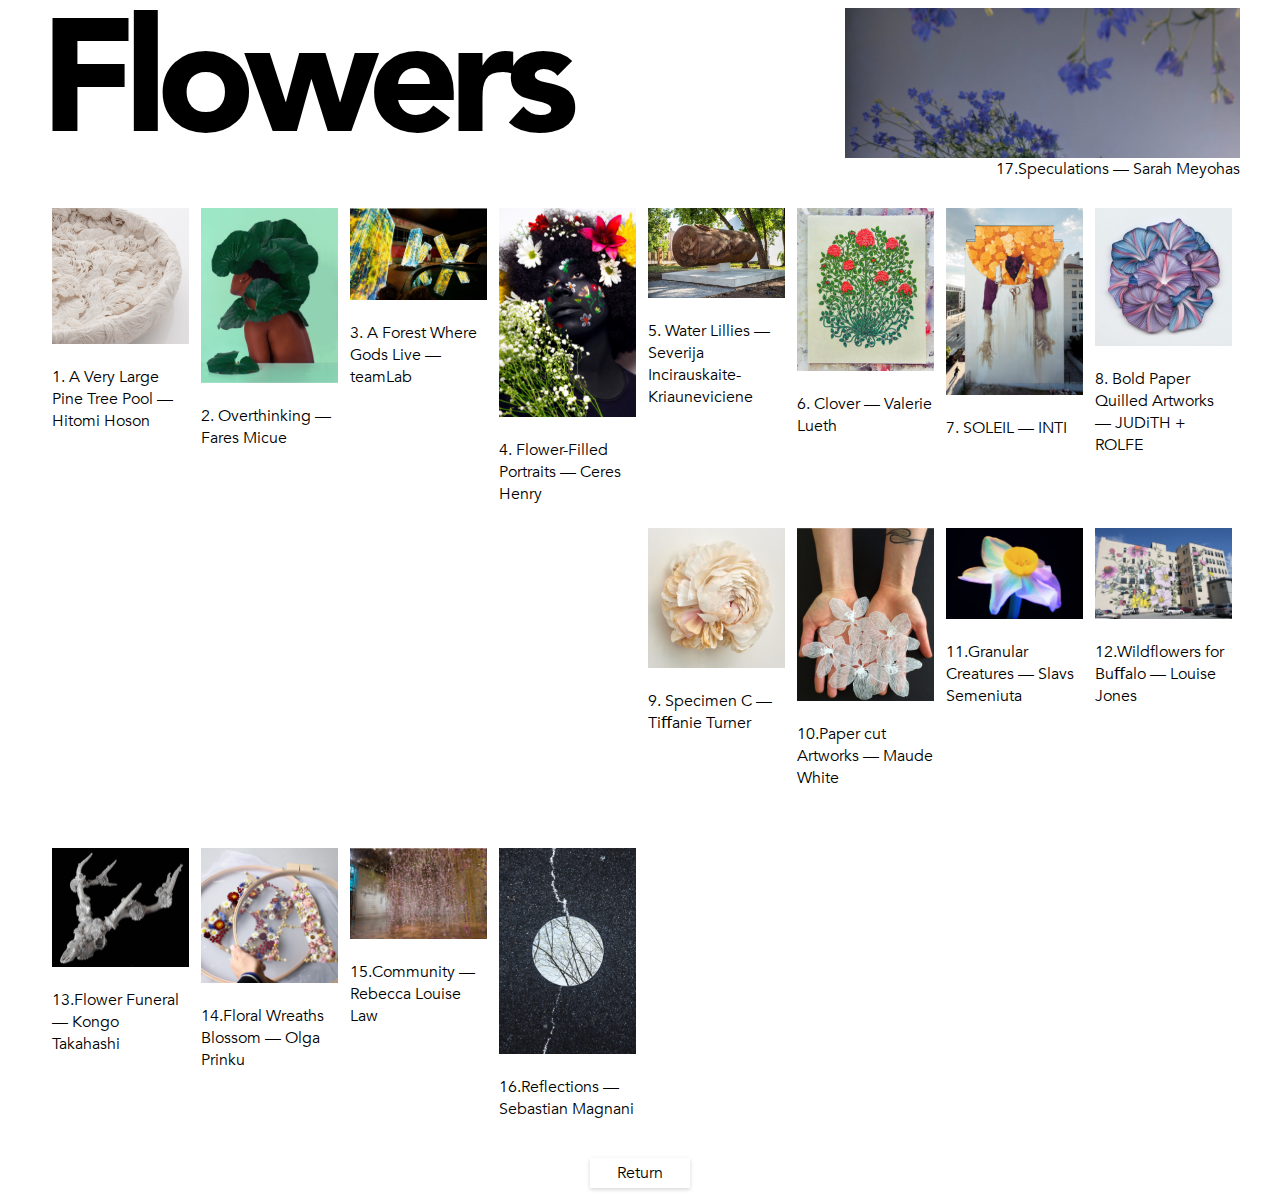
==== child/Flowers.html @ af8f8b2d "Initial commit" ====
<!DOCTYPE html>
<html>
	<head>
		<meta charset="utf-8">
		<title>Flowers</title>
		<link rel="stylesheet" type="text/css" href="../css/common.css"/>
	</head>
	<body>
		<div class="box">
			<div class="box-left">
				<p class="p1">Flowers</p>
			</div>
			<div class="box-right">
				<div class="box-right1">
					<img src="../img/83.png" >
				</div>
				<p>17.Speculations — Sarah Meyohas</p>
			</div>
			<div id="" style="clear: both;margin-top: -180px;">
				<div class="box-box">
					<img src="../img/67.png" style="width: 100%;">
					<p>1. A Very Large Pine Tree Pool — Hitomi Hoson</p>
				</div>
				<div class="box-box">
					<img src="../img/68.png" style="width: 100%;">
					<p>2. Overthinking — Fares Micue</p>
				</div>
				<div class="box-box">
					<img src="../img/69.png" style="width: 100%;">
					<p>3. A Forest Where Gods Live —teamLab</p>
				</div>
				<div class="box-box">
					<img src="../img/70.png" style="width: 100%;">
					<p>4. Flower-Filled Portraits — Ceres Henry</p>
				</div>
				<div class="box-box">
					<img src="../img/71.png" style="width: 100%;">
					<p>5. Water Lillies — Severija Incirauskaite-Kriauneviciene</p>
				</div>
				<div class="box-box">
					<img src="../img/72.png" style="width: 100%;">
					<p>6. Clover — Valerie Lueth</p>
				</div>
				<div class="box-box">
					<img src="../img/73.png" style="width: 100%;">
					<p>7. SOLEIL — INTI</p>
				</div>
				<div class="box-box">
					<img src="../img/74.png" style="width: 100%;">
					<p>8. Bold Paper Quilled Artworks — JUDiTH + ROLFE</p>
				</div>
				<div class="box-box">
					<img src="../img/75.png" style="width: 100%;">
					<p>9. Specimen C —Tiﬀanie Turner</p>
				</div>
				<div class="box-box">
					<img src="../img/76.png" style="width: 100%;">
					<p>10.Paper cut Artworks — Maude White</p>
				</div>
				<div class="box-box">
					<img src="../img/77.png" style="width: 100%;">
					<p>11.Granular Creatures — Slavs Semeniuta</p>
				</div>
				<div class="box-box">
					<img src="../img/78.png" style="width: 100%;">
					<p>12.Wildﬂowers for Buﬀalo — Louise Jones</p>
				</div>
				<div class="box-box">
					<img src="../img/79.png" style="width: 100%;">
					<p>13.Flower Funeral — Kongo Takahashi</p>
				</div>
				<div class="box-box">
					<img src="../img/80.png" style="width: 100%;">
					<p>14.Floral Wreaths Blossom — Olga Prinku</p>
				</div>
				<div class="box-box">
					<img src="../img/81.png" style="width: 100%;">
					<p>15.Community — Rebecca Louise Law</p>
				</div>
				<div class="box-box">
					<img src="../img/82.png" style="width: 100%;">
					<p>16.Reﬂections — Sebastian Magnani</p>
				</div>
			</div>
			<br>
			<a href="../index.html" class="aa">Return</a>
			
		</div>
		<style type="text/css">
			.box-box{
				min-height: 310px;
			}
		</style>
	</body>
</html>
---- css/common.css ----
@font-face {
	font-family: 'AvenirBlack';
	src: url('font/avenir-black.ttf');
}

@font-face {
	font-family: 'AvenirLight';
	src: url('font/avenir-light.ttf');
}
body{
	font-family: AvenirLight;
}
.box{
	width: 1200px;
	
	margin:auto auto;
}
.box-left{
	width: 600px;
	height: 190px;
	float: left;
}
.p1:hover{
	transform: rotate(360deg);
            transition: transform 1s linear;
}
.box-right{
	width: 600px;
	float: left;
}
.box-right p{
	text-align: right;
	
}
.box-right1{
	width: 100%;
	height: 150px;
	overflow: hidden;
	float: right;
}
.box-right1 img{
	float: right;
	
}

.p1{
	font-size: 160px;
	font-weight: bold;
	letter-spacing: -10px;
	display: block;
	margin-top: -30px;
	font-family: AvenirBlack;
}
.box-box{
	width: 137px;
	min-height: 270px;
	float: left;
	margin-left: 12px;
	margin-top: 10px;
}
.box-box img{
	cursor: pointer;  
	transition: all 1.6s; 
}
.box-box img:hover{
	transform: scale(1.4);
}
.box-box p:hover{
	color: red;
}
.aa {
	clear: both;
	display: block;
	width: 100px;
	height: 30px;
	line-height: 30px;
	margin: auto auto;
	text-decoration: none;
	text-align: center;
	color: black;
	box-shadow: 0 2px 4px rgba(0, 0, 0, .12), 0 0 6px rgba(0, 0, 0, .04)
}

.aa:hover {
	background: #000000;  
	background: -webkit-linear-gradient(to right, #434343, #000000);  
	background: linear-gradient(to right, #434343, #000000);
	color: white;
	border-radius: 10px;
}
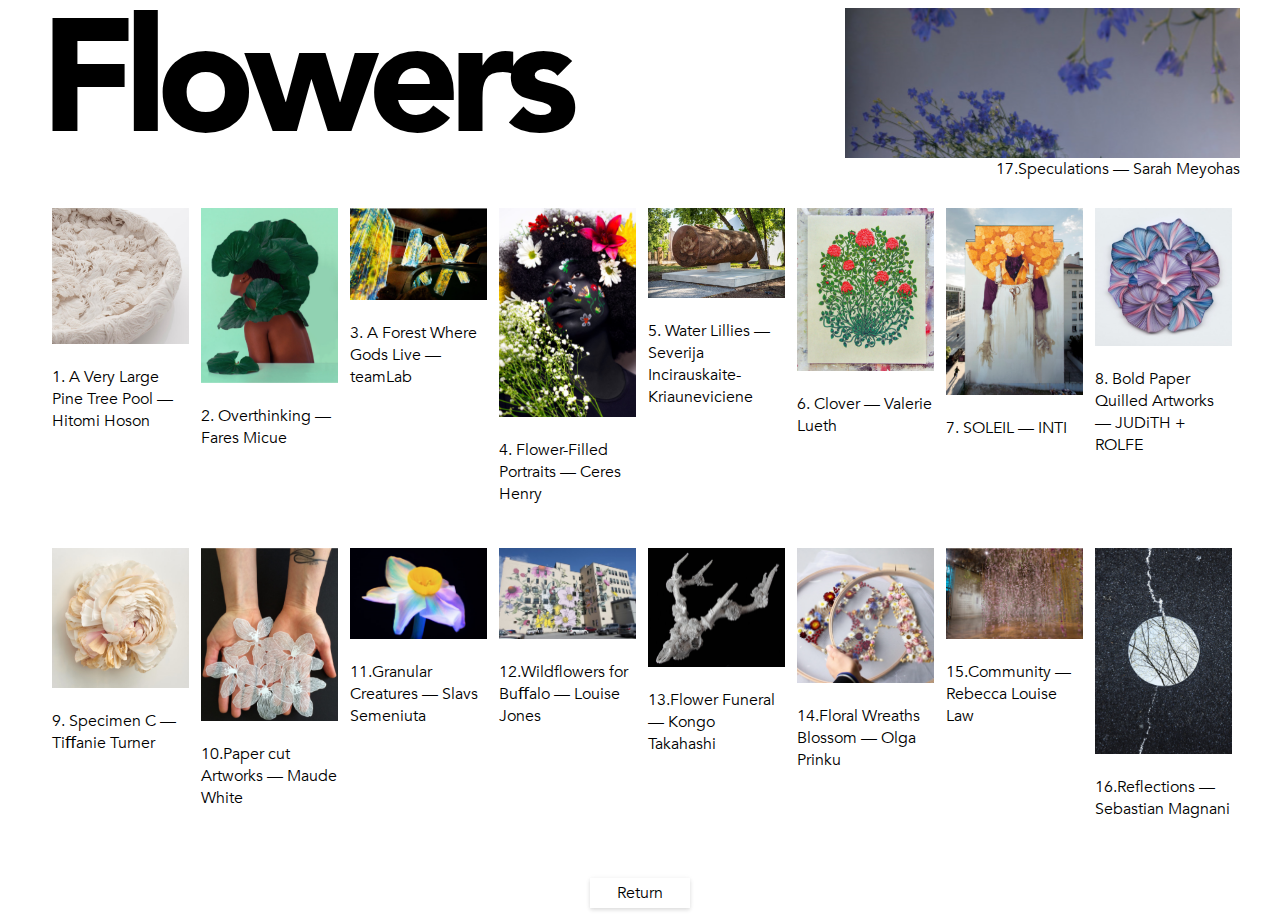
==== commit b366e929: "Update Flowers.html" ====
--- a/child/Flowers.html
+++ b/child/Flowers.html
@@ -88,7 +88,7 @@
 		</div>
 		<style type="text/css">
 			.box-box{
-				min-height: 310px;
+				min-height: 330px;
 			}
 		</style>
 	</body>
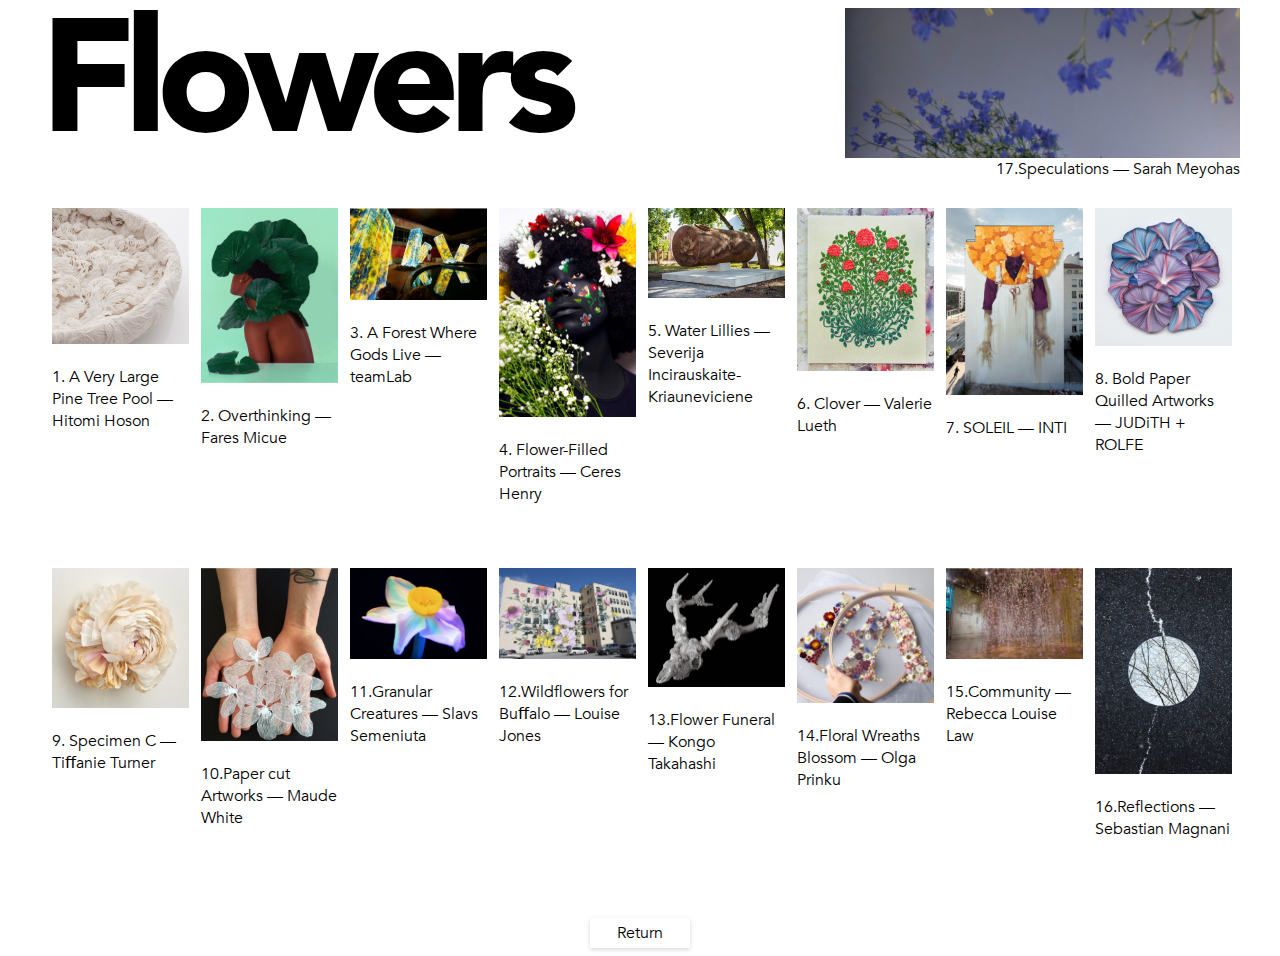
==== commit b9ae4b61: "Update Flowers.html" ====
--- a/child/Flowers.html
+++ b/child/Flowers.html
@@ -88,7 +88,7 @@
 		</div>
 		<style type="text/css">
 			.box-box{
-				min-height: 330px;
+				min-height: 350px;
 			}
 		</style>
 	</body>
